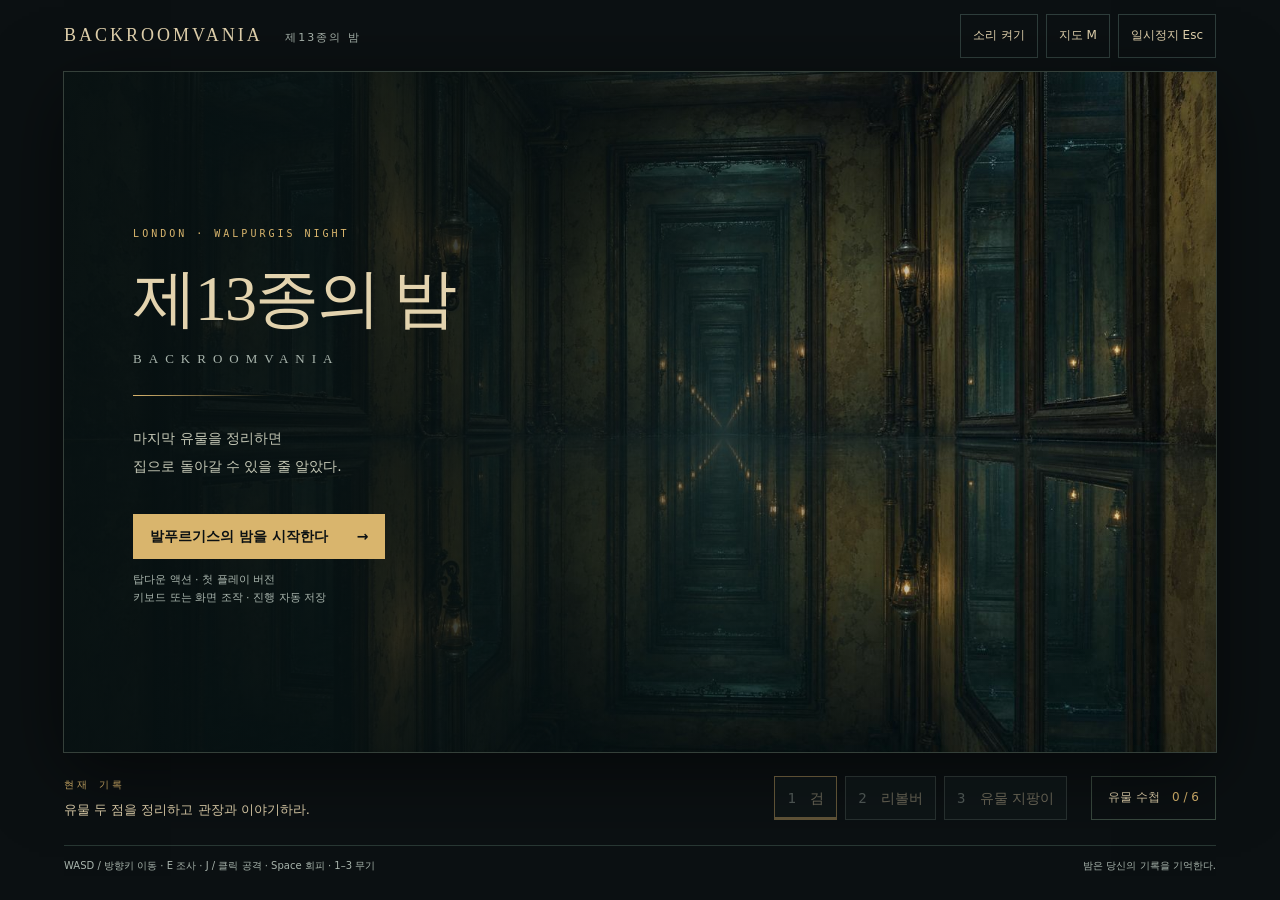
==== game/index.html @ 0618d455 "Build playable museum adventure with combat, exploration and quests" ====
<!doctype html>
<html lang="ko">
<head>
  <meta charset="utf-8"><meta name="viewport" content="width=device-width,initial-scale=1">
  <meta name="description" content="에블린 베일의 발푸르기스의 밤. 대영박물관과 끝없는 백룸을 탐험하는 탑다운 다크 판타지 게임.">
  <title>BACKROOMVANIA — 제13종의 밤</title>
  <link rel="icon" href="data:image/svg+xml,%3Csvg xmlns='http://www.w3.org/2000/svg' viewBox='0 0 32 32'%3E%3Crect width='32' height='32' fill='%230b1012'/%3E%3Cpath d='M8 28V4h16v24M12 28V8h8v20' fill='none' stroke='%23d9b56d' stroke-width='2'/%3E%3C/svg%3E">
  <link rel="stylesheet" href="style.css">
</head>
<body>
<main id="app">
  <header><a class="wordmark" href="./">BACKROOMVANIA <span>제13종의 밤</span></a><div class="header-actions"><button id="sound" aria-pressed="false">소리 켜기</button><button id="map-button">지도 M</button><button id="pause-button">일시정지 Esc</button></div></header>
  <section id="stage" aria-label="게임 화면">
    <canvas id="world" width="960" height="640" tabindex="0" aria-label="탑다운 게임. WASD 이동, E 조사, J 공격, Space 회피. 화면 아래에 현재 목표가 표시됩니다."></canvas>
    <div id="title-screen" class="veil">
      <div class="title-copy"><p class="eyebrow">LONDON · WALPURGIS NIGHT</p><h1>제13종의 밤</h1><p class="subtitle">BACKROOMVANIA</p><div class="hairline"></div><p>마지막 유물을 정리하면<br>집으로 돌아갈 수 있을 줄 알았다.</p><button id="start" class="primary">발푸르기스의 밤을 시작한다 <span>→</span></button><button id="continue" hidden>기록에서 계속하기</button><small>탑다운 액션 · 첫 플레이 버전<br>키보드 또는 화면 조작 · 진행 자동 저장</small></div>
    </div>
    <div id="hud" hidden><div><b id="room-name"></b><span id="chapter"></span></div><div class="vitals"><label>생명 <meter id="health" min="0" max="100" value="100"></meter></label><label>회피 <meter id="dash" min="0" max="1" value="1"></meter></label></div></div>
    <div id="toast" role="status" aria-live="polite"></div>
    <dialog id="dialog"><p id="speaker" class="eyebrow"></p><h2 id="dialog-title"></h2><p id="dialog-body"></p><div id="choices"></div></dialog>
  </section>
  <section id="game-bar" aria-label="게임 상태"><div class="mission"><span class="eyebrow">현재 기록</span><p id="objective">발푸르기스의 밤, 대영박물관 장서고.</p></div><div id="weapons" aria-label="무기 선택"><button data-weapon="0" disabled>1 <span>검</span></button><button data-weapon="1" disabled>2 <span>리볼버</span></button><button data-weapon="2" disabled>3 <span>유물 지팡이</span></button></div><button id="journal-button">유물 수첩 <span id="relic-count">0 / 6</span></button></section>
  <footer><span>WASD / 방향키 이동 · E 조사 · J / 클릭 공격 · Space 회피 · 1–3 무기</span><span id="save-status">밤은 당신의 기록을 기억한다.</span></footer>
  <section id="touch" aria-label="화면 조작"><div class="dpad"><button data-key="ArrowUp" aria-label="위로">↑</button><button data-key="ArrowLeft" aria-label="왼쪽으로">←</button><button data-key="ArrowDown" aria-label="아래로">↓</button><button data-key="ArrowRight" aria-label="오른쪽으로">→</button></div><div><button data-key="KeyE">조사 E</button><button data-key="KeyJ">공격 J</button><button data-key="Space">회피</button></div></section>
</main>
<script type="module" src="src/main.mjs"></script>
</body></html>
---- game/style.css ----
:root{color-scheme:dark;--ink:#0b1012;--panel:#121c1d;--rim:#52605b;--paper:#e3d3ae;--muted:#a9b5ad;--gold:#d9b56d;--teal:#59beb0;--danger:#d66b70;--gap:16px}
*{box-sizing:border-box}body{margin:0;background:var(--ink);color:var(--paper);font:14px/1.65 system-ui,'Malgun Gothic',sans-serif}button,a{-webkit-tap-highlight-color:transparent}button{font:inherit;color:var(--paper);border:1px solid var(--rim);background:var(--panel);padding:10px 16px;cursor:pointer;min-height:44px;transition:background .15s,color .15s}button:hover{background:#283b39}button:active{transform:translateY(1px)}button:focus-visible,a:focus-visible,canvas:focus-visible{outline:2px solid var(--teal);outline-offset:3px}button:disabled{opacity:.4;cursor:default}button[hidden],[hidden]{display:none!important}#app{max-width:1200px;margin:auto;padding:0 24px}header{min-height:72px;display:flex;justify-content:space-between;align-items:center;gap:16px}.wordmark{font-family:Georgia,serif;letter-spacing:3px;color:var(--paper);text-decoration:none;font-size:18px}.wordmark span{font:11px system-ui;letter-spacing:2px;color:var(--muted);margin-left:16px}.header-actions{display:flex;gap:8px}.header-actions button{font-size:12px;padding:8px 12px;background:transparent;border-color:#2e3d3b}#stage{position:relative;width:100%;aspect-ratio:3/2;max-height:calc(100dvh - 220px);background:#050b0d;isolation:isolate;margin:auto;overflow:hidden;box-shadow:0 0 0 1px #35403a,0 20px 70px #0008}canvas{display:block;width:100%;height:100%;object-fit:contain;image-rendering:pixelated;touch-action:none}.veil{position:absolute;inset:0;background:linear-gradient(90deg,#071112f2 0%,#071112c7 34%,#07111220 80%),url('../assets/backrooms-water/qa/01-drowned-corridor.jpg') center/cover;display:flex;align-items:center}.title-copy{padding:6%;max-width:620px}.eyebrow{color:var(--gold);font:10px/1.5 monospace;letter-spacing:3px;text-transform:uppercase}h1{font:clamp(32px,5vw,66px)/1.2 Georgia,'Batang',serif;letter-spacing:-2px;margin:20px 0 8px}.subtitle{font:13px Georgia;letter-spacing:7px;color:var(--muted)}.hairline{height:1px;background:linear-gradient(90deg,var(--gold),transparent);width:140px;margin:28px 0}.title-copy>p:not(.eyebrow):not(.subtitle){line-height:2;color:#c5c8b6}.primary{background:var(--gold);border-color:var(--gold);color:var(--ink);margin:20px 0 12px;font-weight:700}.primary:hover{background:#ead0a0}.primary span{margin-left:24px}.title-copy small{display:block;color:var(--muted);font-size:11px}#continue{display:block;margin-bottom:12px}#hud{position:absolute;left:0;top:0;right:0;pointer-events:none;display:flex;justify-content:space-between;gap:12px;padding:12px 20px;background:linear-gradient(#071011f0,#07101100)}#room-name{font-family:Georgia,'Batang',serif;font-size:18px}#chapter{display:block;color:var(--muted);font-size:10px;letter-spacing:2px}.vitals{display:flex;gap:12px;align-items:flex-start}.vitals label{font-size:10px;display:flex;align-items:center;gap:6px}meter{width:80px;height:10px}meter::-webkit-meter-bar{background:#25302d;border:0;border-radius:0}meter::-webkit-meter-optimum-value{background:var(--teal)}#health::-webkit-meter-optimum-value{background:#bb7671}#toast{position:absolute;bottom:24px;left:50%;transform:translateX(-50%);max-width:90%;width:max-content;padding:8px 20px;background:#081313ed;border:1px solid #69785d;color:var(--paper);opacity:0;transition:opacity .2s;pointer-events:none;font-size:13px}#toast.visible{opacity:1}dialog{position:absolute;inset:auto 0 5%;width:min(640px,90%);max-height:85%;overflow:auto;margin:auto;background:#101b1cf7;color:var(--paper);border:1px solid #a38b5b;padding:24px 32px;box-shadow:0 20px 70px #000b}dialog::backdrop{background:#04090c8a}dialog h2{font:25px Georgia,'Batang',serif;margin:10px 0 18px}#dialog-body{white-space:pre-line;line-height:1.9;color:#d0d5c7;margin-bottom:24px}#choices{display:flex;gap:8px;flex-wrap:wrap}#choices button{flex:1 1 auto}#game-bar{display:flex;align-items:center;gap:24px;padding:20px 0;border-bottom:1px solid #283733}.mission{flex:1}.mission p{margin:4px 0;font-size:13px}#weapons{display:flex;gap:8px}#weapons button{font-family:monospace;color:var(--muted);padding:8px 12px}#weapons span{font-family:system-ui;color:var(--paper);margin-left:6px}#weapons .selected{border-color:var(--gold);box-shadow:inset 0 -2px var(--gold)}#journal-button{background:none;border-color:#39493f;font-size:12px}#relic-count{margin-left:8px;color:var(--gold)}footer{display:flex;justify-content:space-between;gap:16px;color:var(--muted);font-size:10px;padding:12px 0}#touch{display:none;justify-content:space-between;gap:16px;margin:12px 0;touch-action:none}#touch>div{display:flex;gap:4px;align-items:center}#touch button{min-width:44px;padding:8px;user-select:none}.dpad{display:grid!important;grid-template-columns:repeat(3,44px)}.dpad button:first-child{grid-column:2}.dpad button:nth-child(2){grid-column:1}.dpad button{grid-row:2}.dpad button:first-child{grid-row:1}
@media(max-width:800px){#app{padding:0 12px}header{min-height:60px}.wordmark{font-size:14px;letter-spacing:1px}.wordmark span{display:none}.header-actions{gap:4px}.header-actions button{padding:6px;font-size:10px}#stage{max-height:none}#game-bar{gap:12px;flex-wrap:wrap;padding:12px 0}.mission{flex-basis:100%}#weapons{flex:1}#weapons button{padding:8px}#hud{padding:8px}#room-name{font-size:13px}.vitals{gap:6px}.vitals label{font-size:8px;gap:3px}meter{width:45px}#chapter{font-size:8px}footer{flex-direction:column;gap:4px}#touch{display:flex}.title-copy{padding:5%}.title-copy .eyebrow{font-size:8px}.title-copy h1{font-size:32px;margin:8px 0}.subtitle{font-size:9px;letter-spacing:4px}.hairline{margin:12px 0}.title-copy>p:not(.eyebrow):not(.subtitle){font-size:12px;line-height:1.6}.primary{font-size:11px;margin:8px 0;padding:8px}.title-copy small{font-size:9px}dialog{padding:16px}dialog h2{font-size:20px}#dialog-body{font-size:12px;line-height:1.7}#toast{font-size:11px;bottom:8px}}
@media(prefers-reduced-motion:reduce){*{transition:none!important}button:active{transform:none}}
@media(max-width:500px){#weapons{flex-basis:100%;width:100%}#weapons button{flex:1;white-space:nowrap;font-size:11px}#weapons span{margin-left:4px}#journal-button{width:100%}#dialog-body{word-break:keep-all;overflow-wrap:break-word}}
@media(max-width:800px){#stage:has(#title-screen:not([hidden])){min-height:360px}}
#dialog-body{word-break:keep-all;overflow-wrap:break-word}
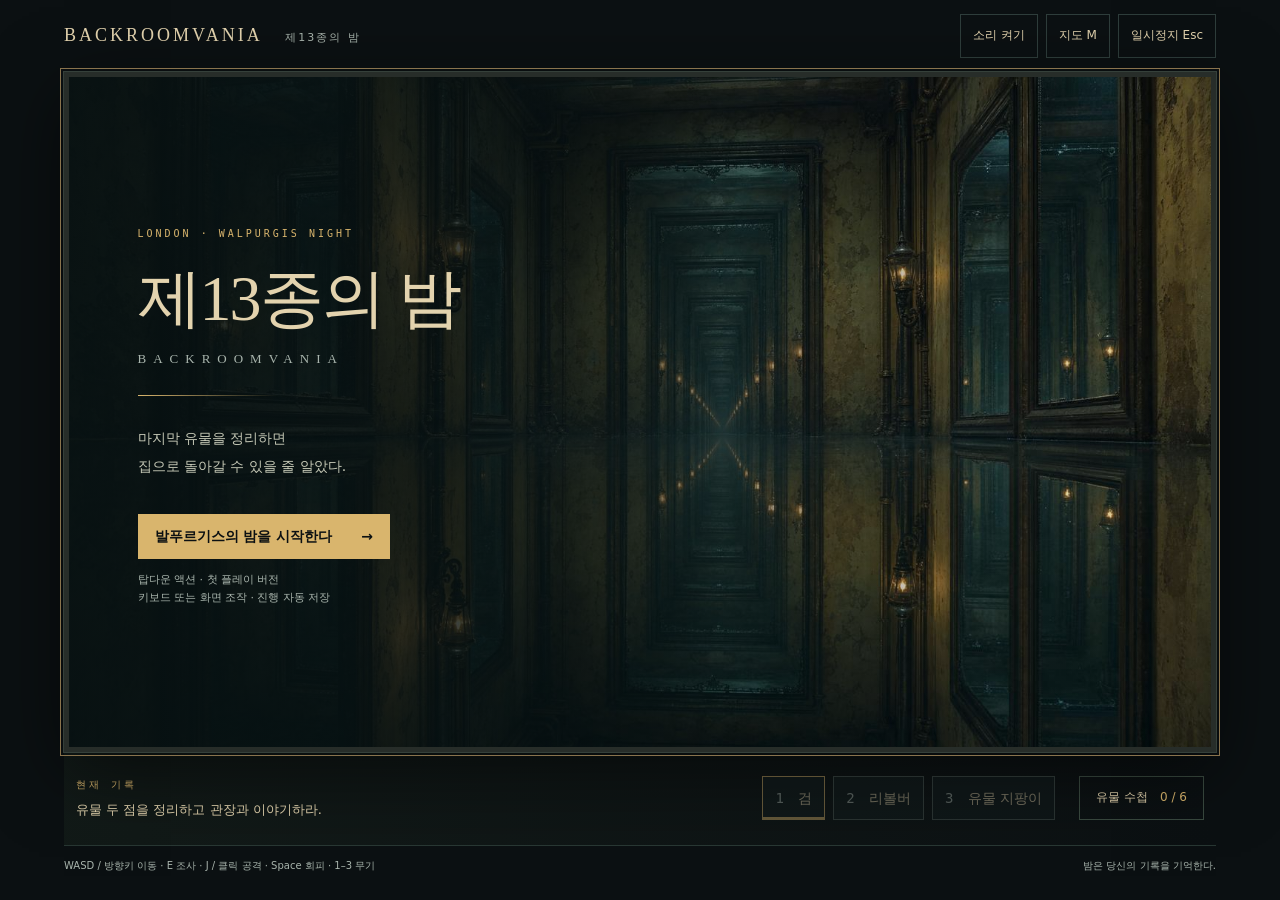
==== commit 967df5d7: "Integrate Higgsfield artwork and improve game environment and creatures" ====
--- a/game/index.html
+++ b/game/index.html
@@ -17,7 +17,7 @@
     </div>
     <div id="hud" hidden><div><b id="room-name"></b><span id="chapter"></span></div><div class="vitals"><label>생명 <meter id="health" min="0" max="100" value="100"></meter></label><label>회피 <meter id="dash" min="0" max="1" value="1"></meter></label></div></div>
     <div id="toast" role="status" aria-live="polite"></div>
-    <dialog id="dialog"><p id="speaker" class="eyebrow"></p><h2 id="dialog-title"></h2><p id="dialog-body"></p><div id="choices"></div></dialog>
+    <dialog id="dialog"><img class="dialog-portrait" src="art/evelyn-portrait.png" width="176" height="224" alt="에블린 베일" loading="lazy"><p id="speaker" class="eyebrow"></p><h2 id="dialog-title"></h2><p id="dialog-body"></p><div id="choices"></div></dialog>
   </section>
   <section id="game-bar" aria-label="게임 상태"><div class="mission"><span class="eyebrow">현재 기록</span><p id="objective">발푸르기스의 밤, 대영박물관 장서고.</p></div><div id="weapons" aria-label="무기 선택"><button data-weapon="0" disabled>1 <span>검</span></button><button data-weapon="1" disabled>2 <span>리볼버</span></button><button data-weapon="2" disabled>3 <span>유물 지팡이</span></button></div><button id="journal-button">유물 수첩 <span id="relic-count">0 / 6</span></button></section>
   <footer><span>WASD / 방향키 이동 · E 조사 · J / 클릭 공격 · Space 회피 · 1–3 무기</span><span id="save-status">밤은 당신의 기록을 기억한다.</span></footer>
--- a/game/style.css
+++ b/game/style.css
@@ -5,3 +5,13 @@
 @media(max-width:500px){#weapons{flex-basis:100%;width:100%}#weapons button{flex:1;white-space:nowrap;font-size:11px}#weapons span{margin-left:4px}#journal-button{width:100%}#dialog-body{word-break:keep-all;overflow-wrap:break-word}}
 @media(max-width:800px){#stage:has(#title-screen:not([hidden])){min-height:360px}}
 #dialog-body{word-break:keep-all;overflow-wrap:break-word}
+
+/* Evelyn's record portrait and brass archive frame. */
+.dialog-portrait{display:none;object-fit:cover;object-position:50% 20%;border:1px solid var(--gold);image-rendering:pixelated;background:var(--ink)}
+.with-portrait .dialog-portrait{display:block;float:left;width:140px;height:184px;margin:0 24px 16px 0}
+dialog #choices{clear:both}dialog{border-top:3px solid var(--gold);background:linear-gradient(120deg,#1c2a29fa,#0b1619fa);word-break:keep-all}
+#stage{border:5px solid #272d29;outline:1px solid #89734d;outline-offset:3px}
+#game-bar{background:linear-gradient(90deg,#17221c88,transparent);padding-left:12px;padding-right:12px}
+@media(max-width:600px){.with-portrait .dialog-portrait{width:72px;height:96px;margin:0 12px 8px 0}#stage{border-width:2px;outline-offset:1px}}
+.with-portrait #dialog-body{margin-left:164px}
+@media(max-width:600px){.with-portrait #dialog-body{clear:both;margin-left:0;padding-top:8px}}
